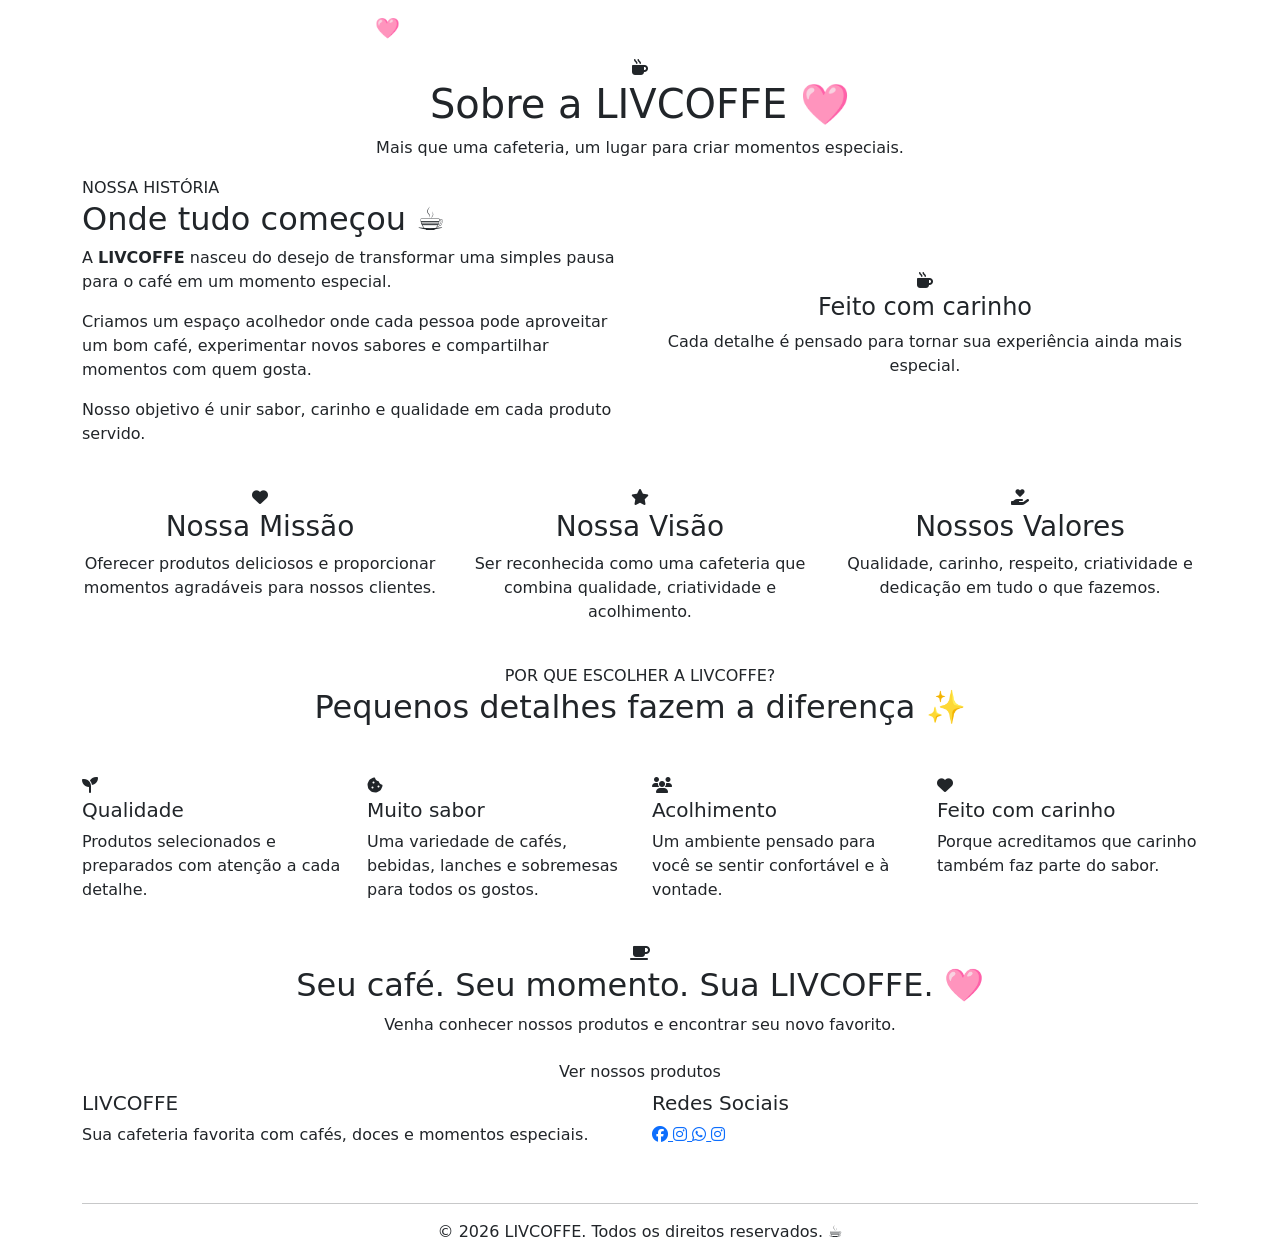
==== src/main/resources/templates/sobre.html @ ce09fb2a "atulizações" ====
<!DOCTYPE html>
<html lang="pt-BR" xmlns:th="http://www.thymeleaf.org">

<head>

    <meta charset="UTF-8">
    <meta name="viewport" content="width=device-width, initial-scale=1.0">

    <title>LIVCOFFE - Sobre Nós</title>

    <!-- BOOTSTRAP -->
    <link href="https://cdn.jsdelivr.net/npm/bootstrap@5.3.8/dist/css/bootstrap.min.css"
          rel="stylesheet">

    <!-- FONT AWESOME -->
    <link rel="stylesheet"
          href="https://cdnjs.cloudflare.com/ajax/libs/font-awesome/6.4.0/css/all.min.css">

    <!-- CSS -->
    <link rel="stylesheet"
          th:href="@{/css/style.css}">

    <!-- FAVICON -->
    <link rel="icon"
          type="image/png"
          th:href="@{/img/favicon.png}">

</head>


<body>


<!-- =====================================================
     HEADER
     ===================================================== -->

<header>

    <nav class="navbar navbar-expand-lg navbar-dark bg-coffee">

        <div class="container-fluid">

            <!-- LOGO -->

            <a class="navbar-brand"
               th:href="@{/}">

                <i class="fas fa-coffee"></i>

                SEJA BEM-VINDA(O) À LIVCOFFE! 🩷

            </a>


            <!-- MENU MOBILE -->

            <button class="navbar-toggler"
                    type="button"
                    data-bs-toggle="collapse"
                    data-bs-target="#navbarNav">

                <span class="navbar-toggler-icon"></span>

            </button>


            <!-- MENU -->

            <div class="collapse navbar-collapse"
                 id="navbarNav">

                <ul class="navbar-nav ms-auto">

                    <li class="nav-item">

                        <a class="nav-link"
                           th:href="@{/}">

                            Início

                        </a>

                    </li>


                    <li class="nav-item">

                        <a class="nav-link"
                           th:href="@{/produtos}">

                            Produtos

                        </a>

                    </li>


                    <li class="nav-item">

                        <a class="nav-link"
                           th:href="@{/pedidos}">

                            <i class="fas fa-shopping-cart"></i>

                            Pedidos

                        </a>

                    </li>


                    <li class="nav-item">

                        <a class="nav-link active"
                           th:href="@{/sobre}">

                            Sobre Nós

                        </a>

                    </li>

                </ul>

            </div>

        </div>

    </nav>

</header>



<!-- =====================================================
     BANNER
     ===================================================== -->

<section class="about-hero">

    <div class="container text-center">

        <i class="fas fa-mug-hot about-hero-icon"></i>

        <h1>
            Sobre a LIVCOFFE 🩷
        </h1>

        <p>
            Mais que uma cafeteria, um lugar para criar momentos especiais.
        </p>

    </div>

</section>



<!-- =====================================================
     NOSSA HISTÓRIA
     ===================================================== -->

<section class="about-section">

    <div class="container">

        <div class="row align-items-center">


            <!-- TEXTO -->

            <div class="col-lg-6 mb-4">

                <span class="about-subtitle">
                    NOSSA HISTÓRIA
                </span>

                <h2 class="section-title">
                    Onde tudo começou ☕
                </h2>

                <p>
                    A <strong>LIVCOFFE</strong> nasceu do desejo de transformar
                    uma simples pausa para o café em um momento especial.
                </p>

                <p>
                    Criamos um espaço acolhedor onde cada pessoa pode
                    aproveitar um bom café, experimentar novos sabores
                    e compartilhar momentos com quem gosta.
                </p>

                <p>
                    Nosso objetivo é unir sabor, carinho e qualidade em
                    cada produto servido.
                </p>

            </div>


            <!-- ÍCONE -->

            <div class="col-lg-6 text-center">

                <div class="about-icon-box">

                    <i class="fas fa-mug-hot"></i>

                    <h4>
                        Feito com carinho
                    </h4>

                    <p>
                        Cada detalhe é pensado para tornar sua experiência
                        ainda mais especial.
                    </p>

                </div>

            </div>

        </div>

    </div>

</section>



<!-- =====================================================
     MISSÃO
     ===================================================== -->

<section class="mission-section">

    <div class="container">

        <div class="row text-center">


            <!-- MISSÃO -->

            <div class="col-lg-4 col-md-6 mb-4">

                <div class="about-card">

                    <div class="about-card-icon">

                        <i class="fas fa-heart"></i>

                    </div>

                    <h3>
                        Nossa Missão
                    </h3>

                    <p>
                        Oferecer produtos deliciosos e proporcionar
                        momentos agradáveis para nossos clientes.
                    </p>

                </div>

            </div>


            <!-- VISÃO -->

            <div class="col-lg-4 col-md-6 mb-4">

                <div class="about-card">

                    <div class="about-card-icon">

                        <i class="fas fa-star"></i>

                    </div>

                    <h3>
                        Nossa Visão
                    </h3>

                    <p>
                        Ser reconhecida como uma cafeteria que combina
                        qualidade, criatividade e acolhimento.
                    </p>

                </div>

            </div>


            <!-- VALORES -->

            <div class="col-lg-4 col-md-6 mb-4">

                <div class="about-card">

                    <div class="about-card-icon">

                        <i class="fas fa-hand-holding-heart"></i>

                    </div>

                    <h3>
                        Nossos Valores
                    </h3>

                    <p>
                        Qualidade, carinho, respeito, criatividade e
                        dedicação em tudo o que fazemos.
                    </p>

                </div>

            </div>

        </div>

    </div>

</section>



<!-- =====================================================
     DIFERENCIAIS
     ===================================================== -->

<section class="about-section">

    <div class="container">

        <div class="text-center mb-5">

            <span class="about-subtitle">
                POR QUE ESCOLHER A LIVCOFFE?
            </span>

            <h2 class="section-title">
                Pequenos detalhes fazem a diferença ✨
            </h2>

        </div>


        <div class="row">


            <!-- QUALIDADE -->

            <div class="col-lg-3 col-md-6 mb-4">

                <div class="difference-card">

                    <i class="fas fa-seedling"></i>

                    <h5>
                        Qualidade
                    </h5>

                    <p>
                        Produtos selecionados e preparados com atenção
                        a cada detalhe.
                    </p>

                </div>

            </div>


            <!-- SABOR -->

            <div class="col-lg-3 col-md-6 mb-4">

                <div class="difference-card">

                    <i class="fas fa-cookie-bite"></i>

                    <h5>
                        Muito sabor
                    </h5>

                    <p>
                        Uma variedade de cafés, bebidas, lanches e
                        sobremesas para todos os gostos.
                    </p>

                </div>

            </div>


            <!-- ACOLHIMENTO -->

            <div class="col-lg-3 col-md-6 mb-4">

                <div class="difference-card">

                    <i class="fas fa-users"></i>

                    <h5>
                        Acolhimento
                    </h5>

                    <p>
                        Um ambiente pensado para você se sentir
                        confortável e à vontade.
                    </p>

                </div>

            </div>


            <!-- CARINHO -->

            <div class="col-lg-3 col-md-6 mb-4">

                <div class="difference-card">

                    <i class="fas fa-heart"></i>

                    <h5>
                        Feito com carinho
                    </h5>

                    <p>
                        Porque acreditamos que carinho também faz
                        parte do sabor.
                    </p>

                </div>

            </div>

        </div>

    </div>

</section>



<!-- =====================================================
     FRASE FINAL
     ===================================================== -->

<section class="about-final">

    <div class="container text-center">

        <i class="fas fa-coffee"></i>

        <h2>
            Seu café. Seu momento. Sua LIVCOFFE. 🩷
        </h2>

        <p>
            Venha conhecer nossos produtos e encontrar seu novo
            favorito.
        </p>

        <a th:href="@{/produtos}"
           class="btn btn-coffee">

            Ver nossos produtos

        </a>

    </div>

</section>



<!-- =====================================================
     FOOTER
     ===================================================== -->

<footer class="footer-section">

    <div class="container">

        <div class="row">


            <div class="col-md-6 mb-4">

                <h5>
                    LIVCOFFE
                </h5>

                <p>
                    Sua cafeteria favorita com cafés, doces e
                    momentos especiais.
                </p>

            </div>


            <div class="col-md-6 mb-4">

                <h5>
                    Redes Sociais
                </h5>

                <div class="social-links">

                    <a href="#" aria-label="Facebook">
                        <i class="fab fa-facebook"></i>
                    </a>

                    <a href="#" aria-label="Instagram">
                        <i class="fab fa-instagram"></i>
                    </a>

                    <a href="#" aria-label="WhatsApp">
                        <i class="fab fa-whatsapp"></i>
                    </a>

                    <a href="#" aria-label="Instagram">
                        <i class="fab fa-instagram"></i>
                    </a>

                </div>

            </div>

        </div>


        <hr>


        <div class="text-center">

            <p>
                &copy; 2026 LIVCOFFE.
                Todos os direitos reservados. ☕
            </p>

        </div>

    </div>

</footer>



<!-- BOOTSTRAP JS -->

<script src="https://cdn.jsdelivr.net/npm/bootstrap@5.3.8/dist/js/bootstrap.bundle.min.js">
</script>

</body>

</html>
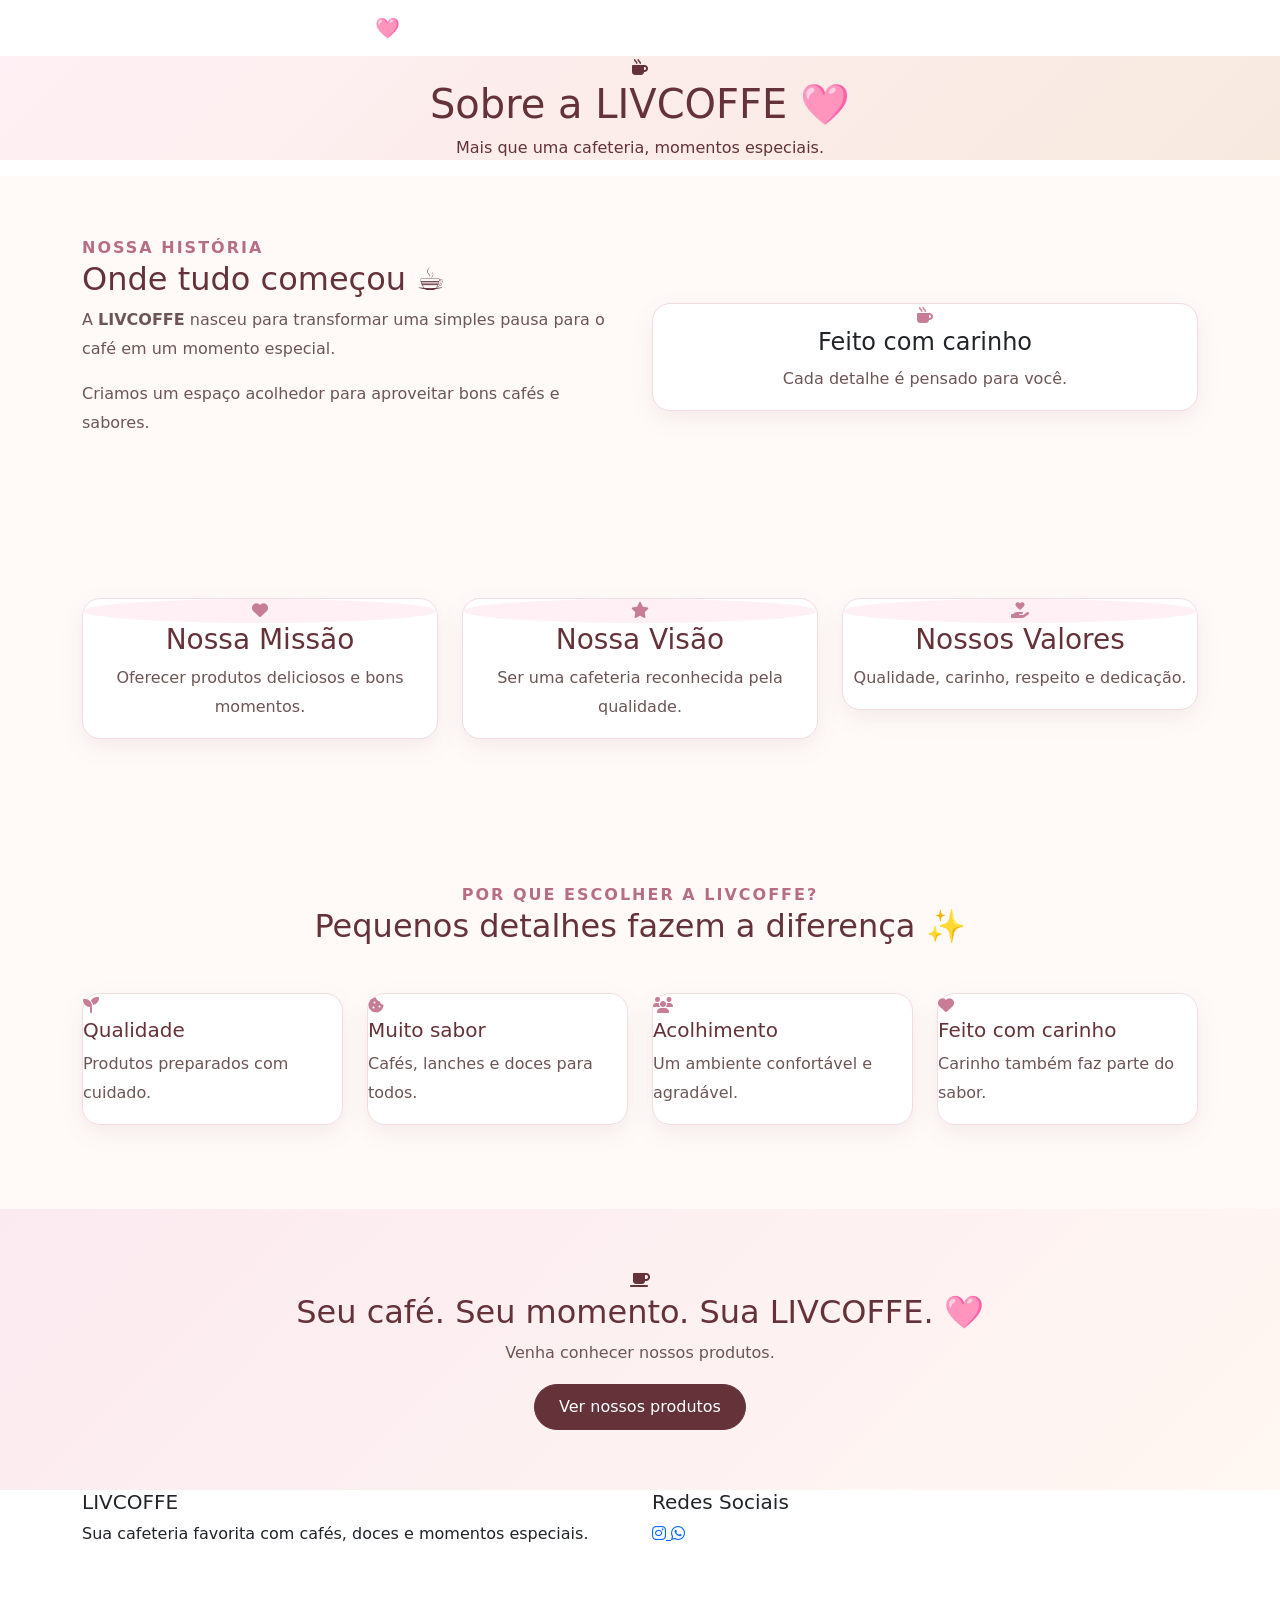
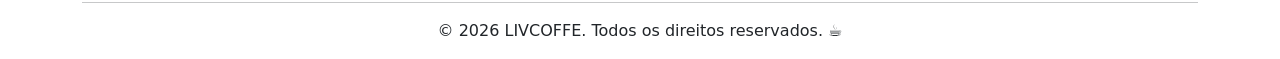
==== commit 2ed2e776: "atulizações" ====
--- a/src/main/resources/templates/sobre.html
+++ b/src/main/resources/templates/sobre.html
@@ -1,8 +1,8 @@
+
 <!DOCTYPE html>
 <html lang="pt-BR" xmlns:th="http://www.thymeleaf.org">
 
 <head>
-
     <meta charset="UTF-8">
     <meta name="viewport" content="width=device-width, initial-scale=1.0">
 
@@ -17,319 +17,286 @@
           href="https://cdnjs.cloudflare.com/ajax/libs/font-awesome/6.4.0/css/all.min.css">
 
     <!-- CSS -->
-    <link rel="stylesheet"
-          th:href="@{/css/style.css}">
+    <link rel="stylesheet" th:href="@{/css/style.css}">
 
     <!-- FAVICON -->
-    <link rel="icon"
-          type="image/png"
-          th:href="@{/img/favicon.png}">
-
+    <link rel="icon" type="image/png" th:href="@{/img/favicon.png}">
+
+    <style>
+        /* CORES E ESTILO DA PÁGINA SOBRE */
+
+        .about-hero {
+            background: linear-gradient(135deg, #fff0f5, #f8e9df) !important;
+            color: #653239 !important;
+        }
+
+        .about-hero h1,
+        .about-hero p,
+        .about-hero-icon {
+            color: #653239 !important;
+        }
+
+        .about-section,
+        .mission-section {
+            background: #fffaf8 !important;
+        }
+
+        .about-section p,
+        .mission-section p,
+        .about-final p {
+            color: #6d5555 !important;
+            line-height: 1.8;
+        }
+
+        .about-subtitle {
+            color: #b76e85 !important;
+            letter-spacing: 2px;
+            font-weight: 700;
+        }
+
+        .section-title,
+        .about-section h2,
+        .mission-section h3,
+        .difference-card h5 {
+            color: #653239 !important;
+        }
+
+        /* CARDS */
+
+        .about-icon-box,
+        .about-card,
+        .difference-card {
+            background: #ffffff !important;
+            border: 1px solid #f1dce2 !important;
+            border-radius: 18px !important;
+            box-shadow: 0 8px 24px rgba(101, 50, 57, 0.08) !important;
+            transition: transform 0.25s ease, box-shadow 0.25s ease;
+        }
+
+        .about-icon-box:hover,
+        .about-card:hover,
+        .difference-card:hover {
+            transform: translateY(-4px);
+            box-shadow: 0 12px 28px rgba(101, 50, 57, 0.13) !important;
+        }
+
+        .about-icon-box i,
+        .about-card-icon,
+        .difference-card > i {
+            color: #c77d95 !important;
+        }
+
+        .about-card-icon {
+            background: #fff0f5 !important;
+            border-radius: 50%;
+        }
+
+        /* FRASE FINAL */
+
+        .about-final {
+            background: linear-gradient(135deg, #fbeaf0, #fff7f2) !important;
+            color: #653239 !important;
+        }
+
+        .about-final h2,
+        .about-final i {
+            color: #653239 !important;
+        }
+
+        .about-final .btn-coffee {
+            background: #653239 !important;
+            border-color: #653239 !important;
+            color: #ffffff !important;
+            border-radius: 25px;
+            padding: 10px 24px;
+            transition: 0.3s;
+        }
+
+        .about-final .btn-coffee:hover {
+            background: #8a4b5a !important;
+            border-color: #8a4b5a !important;
+        }
+
+        /* ESPAÇAMENTO ORIGINAL */
+
+        .about-section,
+        .mission-section,
+        .about-final {
+            padding-top: 60px;
+            padding-bottom: 60px;
+        }
+
+        @media (max-width: 768px) {
+            .about-section,
+            .mission-section,
+            .about-final {
+                padding-top: 40px;
+                padding-bottom: 40px;
+            }
+        }
+    </style>
 </head>
 
-
 <body>
 
-
-<!-- =====================================================
-     HEADER
-     ===================================================== -->
+<!-- HEADER -->
 
 <header>
-
     <nav class="navbar navbar-expand-lg navbar-dark bg-coffee">
-
         <div class="container-fluid">
 
-            <!-- LOGO -->
-
-            <a class="navbar-brand"
-               th:href="@{/}">
-
+            <a class="navbar-brand" th:href="@{/}">
                 <i class="fas fa-coffee"></i>
-
                 SEJA BEM-VINDA(O) À LIVCOFFE! 🩷
-
             </a>
-
-
-            <!-- MENU MOBILE -->
 
             <button class="navbar-toggler"
                     type="button"
                     data-bs-toggle="collapse"
                     data-bs-target="#navbarNav">
-
                 <span class="navbar-toggler-icon"></span>
-
             </button>
 
-
-            <!-- MENU -->
-
-            <div class="collapse navbar-collapse"
-                 id="navbarNav">
-
+            <div class="collapse navbar-collapse" id="navbarNav">
                 <ul class="navbar-nav ms-auto">
 
                     <li class="nav-item">
-
-                        <a class="nav-link"
-                           th:href="@{/}">
-
-                            Início
-
-                        </a>
-
+                        <a class="nav-link" th:href="@{/}">Início</a>
                     </li>
 
-
                     <li class="nav-item">
-
-                        <a class="nav-link"
-                           th:href="@{/produtos}">
-
-                            Produtos
-
-                        </a>
-
+                        <a class="nav-link active" th:href="@{/sobre}">Sobre</a>
                     </li>
 
-
                     <li class="nav-item">
-
-                        <a class="nav-link"
-                           th:href="@{/pedidos}">
-
-                            <i class="fas fa-shopping-cart"></i>
-
-                            Pedidos
-
-                        </a>
-
+                        <a class="nav-link" th:href="@{/produtos}">Produtos</a>
                     </li>
 
-
                     <li class="nav-item">
-
-                        <a class="nav-link active"
-                           th:href="@{/sobre}">
-
-                            Sobre Nós
-
-                        </a>
-
+                        <a class="nav-link" th:href="@{/pedidos}">Pedidos</a>
                     </li>
 
                 </ul>
-
-            </div>
-
-        </div>
-
+            </div>
+        </div>
     </nav>
-
 </header>
 
-
-
-<!-- =====================================================
-     BANNER
-     ===================================================== -->
+<!-- BANNER -->
 
 <section class="about-hero">
-
     <div class="container text-center">
 
         <i class="fas fa-mug-hot about-hero-icon"></i>
 
-        <h1>
-            Sobre a LIVCOFFE 🩷
-        </h1>
-
-        <p>
-            Mais que uma cafeteria, um lugar para criar momentos especiais.
-        </p>
-
-    </div>
-
+        <h1>Sobre a LIVCOFFE 🩷</h1>
+
+        <p>Mais que uma cafeteria, momentos especiais.</p>
+
+    </div>
 </section>
 
-
-
-<!-- =====================================================
-     NOSSA HISTÓRIA
-     ===================================================== -->
+<!-- NOSSA HISTÓRIA -->
 
 <section class="about-section">
-
     <div class="container">
-
         <div class="row align-items-center">
 
-
-            <!-- TEXTO -->
-
             <div class="col-lg-6 mb-4">
 
-                <span class="about-subtitle">
-                    NOSSA HISTÓRIA
-                </span>
-
-                <h2 class="section-title">
-                    Onde tudo começou ☕
-                </h2>
+                <span class="about-subtitle">NOSSA HISTÓRIA</span>
+
+                <h2 class="section-title">Onde tudo começou ☕</h2>
 
                 <p>
-                    A <strong>LIVCOFFE</strong> nasceu do desejo de transformar
+                    A <strong>LIVCOFFE</strong> nasceu para transformar
                     uma simples pausa para o café em um momento especial.
                 </p>
 
                 <p>
-                    Criamos um espaço acolhedor onde cada pessoa pode
-                    aproveitar um bom café, experimentar novos sabores
-                    e compartilhar momentos com quem gosta.
+                    Criamos um espaço acolhedor para aproveitar bons
+                    cafés e sabores.
                 </p>
 
-                <p>
-                    Nosso objetivo é unir sabor, carinho e qualidade em
-                    cada produto servido.
-                </p>
-
-            </div>
-
-
-            <!-- ÍCONE -->
+            </div>
 
             <div class="col-lg-6 text-center">
-
                 <div class="about-icon-box">
 
                     <i class="fas fa-mug-hot"></i>
 
-                    <h4>
-                        Feito com carinho
-                    </h4>
+                    <h4>Feito com carinho</h4>
+
+                    <p>Cada detalhe é pensado para você.</p>
+
+                </div>
+            </div>
+
+        </div>
+    </div>
+</section>
+
+<!-- MISSÃO, VISÃO E VALORES -->
+
+<section class="mission-section">
+    <div class="container">
+        <div class="row text-center">
+
+            <div class="col-lg-4 col-md-6 mb-4">
+                <div class="about-card">
+
+                    <div class="about-card-icon">
+                        <i class="fas fa-heart"></i>
+                    </div>
+
+                    <h3>Nossa Missão</h3>
 
                     <p>
-                        Cada detalhe é pensado para tornar sua experiência
-                        ainda mais especial.
+                        Oferecer produtos deliciosos e bons momentos.
                     </p>
 
                 </div>
-
-            </div>
-
-        </div>
-
-    </div>
-
+            </div>
+
+            <div class="col-lg-4 col-md-6 mb-4">
+                <div class="about-card">
+
+                    <div class="about-card-icon">
+                        <i class="fas fa-star"></i>
+                    </div>
+
+                    <h3>Nossa Visão</h3>
+
+                    <p>
+                        Ser uma cafeteria reconhecida pela qualidade.
+                    </p>
+
+                </div>
+            </div>
+
+            <div class="col-lg-4 col-md-6 mb-4">
+                <div class="about-card">
+
+                    <div class="about-card-icon">
+                        <i class="fas fa-hand-holding-heart"></i>
+                    </div>
+
+                    <h3>Nossos Valores</h3>
+
+                    <p>
+                        Qualidade, carinho, respeito e dedicação.
+                    </p>
+
+                </div>
+            </div>
+
+        </div>
+    </div>
 </section>
 
-
-
-<!-- =====================================================
-     MISSÃO
-     ===================================================== -->
-
-<section class="mission-section">
-
-    <div class="container">
-
-        <div class="row text-center">
-
-
-            <!-- MISSÃO -->
-
-            <div class="col-lg-4 col-md-6 mb-4">
-
-                <div class="about-card">
-
-                    <div class="about-card-icon">
-
-                        <i class="fas fa-heart"></i>
-
-                    </div>
-
-                    <h3>
-                        Nossa Missão
-                    </h3>
-
-                    <p>
-                        Oferecer produtos deliciosos e proporcionar
-                        momentos agradáveis para nossos clientes.
-                    </p>
-
-                </div>
-
-            </div>
-
-
-            <!-- VISÃO -->
-
-            <div class="col-lg-4 col-md-6 mb-4">
-
-                <div class="about-card">
-
-                    <div class="about-card-icon">
-
-                        <i class="fas fa-star"></i>
-
-                    </div>
-
-                    <h3>
-                        Nossa Visão
-                    </h3>
-
-                    <p>
-                        Ser reconhecida como uma cafeteria que combina
-                        qualidade, criatividade e acolhimento.
-                    </p>
-
-                </div>
-
-            </div>
-
-
-            <!-- VALORES -->
-
-            <div class="col-lg-4 col-md-6 mb-4">
-
-                <div class="about-card">
-
-                    <div class="about-card-icon">
-
-                        <i class="fas fa-hand-holding-heart"></i>
-
-                    </div>
-
-                    <h3>
-                        Nossos Valores
-                    </h3>
-
-                    <p>
-                        Qualidade, carinho, respeito, criatividade e
-                        dedicação em tudo o que fazemos.
-                    </p>
-
-                </div>
-
-            </div>
-
-        </div>
-
-    </div>
-
-</section>
-
-
-
-<!-- =====================================================
-     DIFERENCIAIS
-     ===================================================== -->
+<!-- DIFERENCIAIS -->
 
 <section class="about-section">
-
     <div class="container">
 
         <div class="text-center mb-5">
@@ -344,173 +311,100 @@
 
         </div>
 
-
         <div class="row">
 
-
-            <!-- QUALIDADE -->
-
             <div class="col-lg-3 col-md-6 mb-4">
-
                 <div class="difference-card">
 
                     <i class="fas fa-seedling"></i>
 
-                    <h5>
-                        Qualidade
-                    </h5>
-
-                    <p>
-                        Produtos selecionados e preparados com atenção
-                        a cada detalhe.
-                    </p>
-
-                </div>
-
-            </div>
-
-
-            <!-- SABOR -->
+                    <h5>Qualidade</h5>
+
+                    <p>Produtos preparados com cuidado.</p>
+
+                </div>
+            </div>
 
             <div class="col-lg-3 col-md-6 mb-4">
-
                 <div class="difference-card">
 
                     <i class="fas fa-cookie-bite"></i>
 
-                    <h5>
-                        Muito sabor
-                    </h5>
-
-                    <p>
-                        Uma variedade de cafés, bebidas, lanches e
-                        sobremesas para todos os gostos.
-                    </p>
-
-                </div>
-
-            </div>
-
-
-            <!-- ACOLHIMENTO -->
+                    <h5>Muito sabor</h5>
+
+                    <p>Cafés, lanches e doces para todos.</p>
+
+                </div>
+            </div>
 
             <div class="col-lg-3 col-md-6 mb-4">
-
                 <div class="difference-card">
 
                     <i class="fas fa-users"></i>
 
-                    <h5>
-                        Acolhimento
-                    </h5>
-
-                    <p>
-                        Um ambiente pensado para você se sentir
-                        confortável e à vontade.
-                    </p>
-
-                </div>
-
-            </div>
-
-
-            <!-- CARINHO -->
+                    <h5>Acolhimento</h5>
+
+                    <p>Um ambiente confortável e agradável.</p>
+
+                </div>
+            </div>
 
             <div class="col-lg-3 col-md-6 mb-4">
-
                 <div class="difference-card">
 
                     <i class="fas fa-heart"></i>
 
-                    <h5>
-                        Feito com carinho
-                    </h5>
-
-                    <p>
-                        Porque acreditamos que carinho também faz
-                        parte do sabor.
-                    </p>
-
-                </div>
-
-            </div>
-
-        </div>
-
-    </div>
-
+                    <h5>Feito com carinho</h5>
+
+                    <p>Carinho também faz parte do sabor.</p>
+
+                </div>
+            </div>
+
+        </div>
+    </div>
 </section>
 
-
-
-<!-- =====================================================
-     FRASE FINAL
-     ===================================================== -->
+<!-- FRASE FINAL -->
 
 <section class="about-final">
-
     <div class="container text-center">
 
         <i class="fas fa-coffee"></i>
 
-        <h2>
-            Seu café. Seu momento. Sua LIVCOFFE. 🩷
-        </h2>
-
-        <p>
-            Venha conhecer nossos produtos e encontrar seu novo
-            favorito.
-        </p>
-
-        <a th:href="@{/produtos}"
-           class="btn btn-coffee">
-
+        <h2>Seu café. Seu momento. Sua LIVCOFFE. 🩷</h2>
+
+        <p>Venha conhecer nossos produtos.</p>
+
+        <a th:href="@{/produtos}" class="btn btn-coffee">
             Ver nossos produtos
-
         </a>
 
     </div>
-
 </section>
 
-
-
-<!-- =====================================================
-     FOOTER
-     ===================================================== -->
+<!-- FOOTER -->
 
 <footer class="footer-section">
-
     <div class="container">
-
         <div class="row">
 
-
             <div class="col-md-6 mb-4">
 
-                <h5>
-                    LIVCOFFE
-                </h5>
+                <h5>LIVCOFFE</h5>
 
                 <p>
-                    Sua cafeteria favorita com cafés, doces e
-                    momentos especiais.
+                    Sua cafeteria favorita com cafés,
+                    doces e momentos especiais.
                 </p>
 
             </div>
 
-
             <div class="col-md-6 mb-4">
 
-                <h5>
-                    Redes Sociais
-                </h5>
+                <h5>Redes Sociais</h5>
 
                 <div class="social-links">
-
-                    <a href="#" aria-label="Facebook">
-                        <i class="fab fa-facebook"></i>
-                    </a>
 
                     <a href="#" aria-label="Instagram">
                         <i class="fab fa-instagram"></i>
@@ -520,40 +414,27 @@
                         <i class="fab fa-whatsapp"></i>
                     </a>
 
-                    <a href="#" aria-label="Instagram">
-                        <i class="fab fa-instagram"></i>
-                    </a>
-
-                </div>
-
-            </div>
-
-        </div>
-
+                </div>
+
+            </div>
+
+        </div>
 
         <hr>
 
-
         <div class="text-center">
-
             <p>
                 &copy; 2026 LIVCOFFE.
                 Todos os direitos reservados. ☕
             </p>
-
-        </div>
-
-    </div>
-
+        </div>
+
+    </div>
 </footer>
 
-
-
 <!-- BOOTSTRAP JS -->
 
-<script src="https://cdn.jsdelivr.net/npm/bootstrap@5.3.8/dist/js/bootstrap.bundle.min.js">
-</script>
+<script src="https://cdn.jsdelivr.net/npm/bootstrap@5.3.8/dist/js/bootstrap.bundle.min.js"></script>
 
 </body>
-
-</html>+</html>
